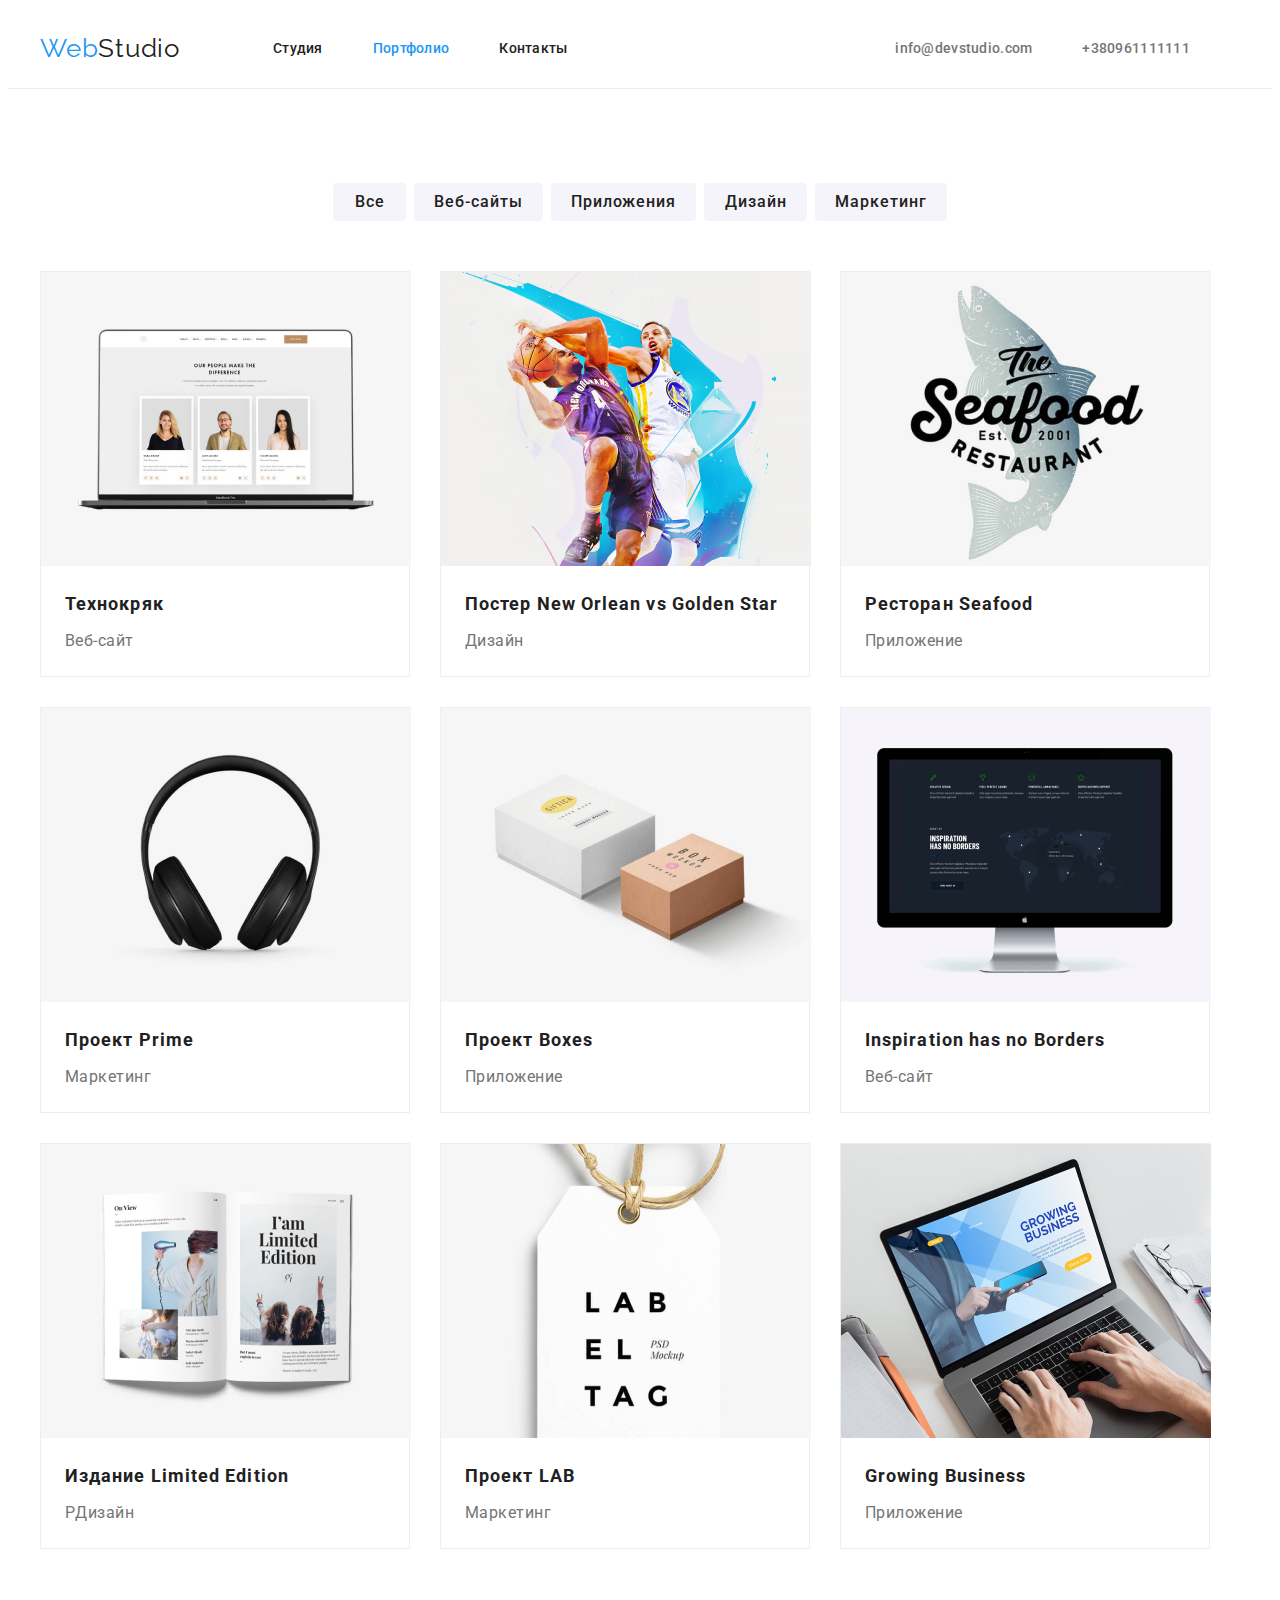
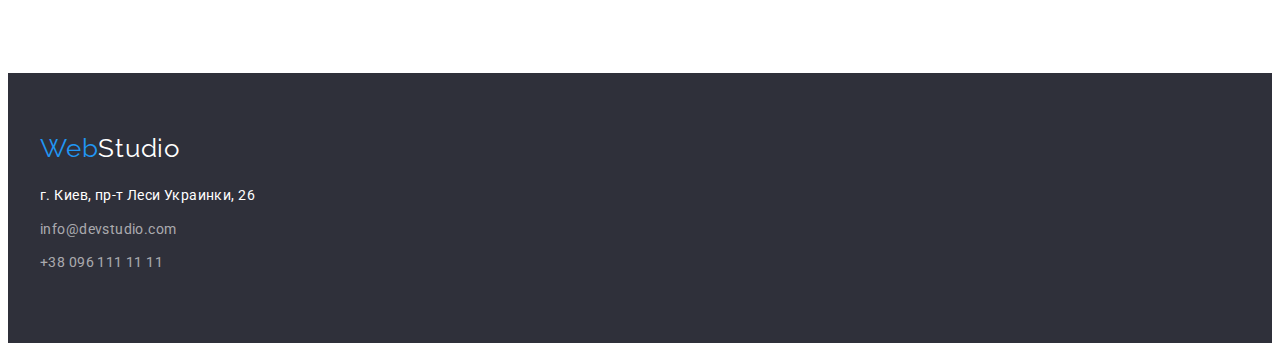
==== portfolio.html @ 18bef652 "исправлены ошибки по 3" ====
<!DOCTYPE html>
<html lang="ru">
<head>
    <meta charset="UTF-8">
    <meta name="viewport" content="width=device-width, initial-scale=1.0">
    <title lang="en">Web Studio</title>
    <link rel="preconnect" href="https://fonts.gstatic.com"> 
    <link 
          href="https://fonts.googleapis.com/css2?family=Raleway:wght@700&family=Roboto:wght@400;500;700;900&display=swap" 
          rel="stylesheet">
    <link rel="stylesheet" href="https://cdnjs.cloudflare.com/ajax/libs/modern-normalize/1.0.0/modern-normalize.min.css" integrity="sha512-ISS7cAi1PEhQ8jnbJpJZMd29NlhNj4AWYyLOSp2CE/CsHxTCu+r+t0D2yoJudVrd0/8fTVPUVDzY5Tvli75u/g==" crossorigin="anonymous" />
    <link rel="stylesheet" href="./css/styles.css">
</head>
<!--Header-->
<body>
    <header class="header">
        <div class="conteiner main-header">
            <nav class="navigation">
                <a class="logo-link  link" href="./index.html"><span class="logo">Web</span>Studio</a>
                <ul class="navigation-list list">
                    <li class="navigation-list-item">
                        <a class="navigation-list-link link" href="./index.html">Студия</a>
                    </li>
                    <li class="navigation-list-item">
                        <a class="navigation-list-link link current" href="./portfolio.html">Портфолио</a>
                    </li>
                    <li class="navigation-list-item">
                        <a class="navigation-list-link link" href="#">Контакты</a>
                    </li>
                </ul>
            </nav>
            <ul class="list contacts-list">
                <li><a class="contacts-link link" href="mailto:info@devstudio.com">info@devstudio.com</a></li>
                <li><a class="contacts-link link" href="tel:+380961111111">+380961111111</a></li>
            </ul>  
        </div> 
    </header>
    <main class="main">
            <section class="main-title">
                <div class="conteiner">
                    <ul class="navigation-portfolio-btn list">
                       <li class="btn-link">
                            <button type="submit" class="portfolio-button all"><span>Все</span></button></li>
                       <li class="btn-link">
                            <button type="submit" class="portfolio-button sites"><span>Веб-сайты</span></button></li>
                       <li class="btn-link">
                            <button type="submit" class="portfolio-button apps"><span>Приложения</span></button></li>
                       <li class="btn-link">
                            <button type="submit" class="portfolio-button design"><span>Дизайн</span></button></li>
                       <li class="btn-link">
                            <button type="submit" class="portfolio-button marketing"><span>Маркетинг</span></button></li>
                     </ul>
                </div>
                <div class="conteiner">
                    <ul class="link-title-img list">
                       <li class="navigation-link">
                            <a class="navigatin-link-img">
                            <img src="./icons/img.jpg" alt="открытый ноутбук"  width="370" height="294">
                            <div class="project-description">
                                <h3 class="our-works">Технокряк</h3>
                                <p class="our-works-text">Веб-сайт</p>
                            </div> 
                            </a>
                       </li>
                       <li class="navigation-link">
                            <a  class="navigatin-link-img">
                            <img src="./icons/img-1.jpg" alt="двое парней играют в баскетбол" width="370" height="294">
                             <div class="project-description">
                                <h3 class="our-works">Постер New Orlean vs Golden Star</h3>
                                <p class="our-works-text">Дизайн</p>
                             </div>
                            </a>
                       </li>
                       <li class="navigation-link">
                            <a class="navigatin-link-img">
                            <img src="./icons/img-2.jpg" alt="логотип ресторана" width="370" height="294">
                             <div class="project-description">
                                <h3 class="our-works">Ресторан Seafood</h3>
                                <p class="our-works-text">Приложение</p>
                             </div>
                            </a>
                       </li>
                       <li class="navigation-link">
                            <a class="navigatin-link-img">
                            <img src="./icons/img-3.jpg" alt="наушники" width="370" height="294">
                             <div class="project-description">
                                <h3 class="our-works">Проект Prime</h3>
                                <p class="our-works-text">Маркетинг</p>
                               </a>
                             </div>
                       </li>
                       <li class="navigation-link">
                            <a class="navigatin-link-img">
                            <img src="./icons/img-4.jpg" alt="коробки" width="370" height="294">
                             <div class="project-description">
                                <h3 class="our-works">Проект Boxes</h3>
                                <p class="our-works-text">Приложение</p>
                               </a>
                             </div>
                       </li>
                       <li class="navigation-link">
                            <a class="navigatin-link-img">
                            <img src="./icons/img-5.jpg" alt="монитор" width="370" height="294">
                             <div class="project-description">
                                <h3 class="our-works">Inspiration has no Borders</h3>
                                <p class="our-works-text">Веб-сайт</p>
                               </a>
                             </div>
                       </li>
                       <li class="navigation-link">
                            <a class="navigatin-link-img">
                            <img src="./icons/img-6.jpg" alt="книга" width="370" height="294">
                             <div class="project-description">
                                <h3 class="our-works">Издание Limited Edition</h3>
                                <p class="our-works-text">PДизайн</p>
                               </a>
                             </div>
                       </li>
                       <li class="navigation-link">
                            <a class="navigatin-link-img">
                            <img src="./icons/img-7.jpg" alt="бирка" width="370" height="294">
                             <div class="project-description">
                                <h3 class="our-works">Проект LAB</h3>
                                <p class="our-works-text">Маркетинг</p>
                               </a>
                             </div>
                       </li>
                       <li class="navigation-link">
                            <a class="navigatin-link-img">
                            <img src="./icons/img-8.jpg" alt="ноутбук" width="370" height="294">
                             <div class="project-description">
                                <h3 class="our-works">Growing Business</h3>
                                <p class="our-works-text">Приложение</p>
                               </a>
                             </div>
                       </li>
                    </ul> 
                </div>
            </section>
     </main>
     <footer id="footer" class="footer"> 
        <div class="conteiner">
            <a class="logo-link-2 link" href="./index.html"><span class="logo-2">Web</span>Studio</a>
            <address>
                        <a href="https://goo.gl/maps/Ce2jviXbWAB63QqT9" class="down-addres link">г. Киев, пр-т Леси Украинки, 26</a><br>
                
                        <a href="mailto:info@example.com" class="down-contacts link">info@devstudio.com</a><br>
                
                        <a href="tel:+380961111111" class="down-contacts link">+38 096 111 11 11</a>
                
            </address>
        </div>
        
</footer>
</body>
</html>
---- css/styles.css ----
body{
    font-family: "Roboto", sans-serif;
    color: #212121;
}

html {
    --hover-color: #2196f3;
    --p-color: #757575;
    --bg-color: #2f303a;
    --text-color: #212121;
}
h1,
h2,
h3,
h4,
h5,
h6,
p{
  margin: 0;
}
ul,
ol{
  margin: 0;
  padding: 0;
}
img{
  display: block;
}
.link{
  text-decoration: none;
  display: inline-block;
}
.list{
  list-style-type: none;
  padding: 0;
  margin: 0;
}
.conteiner{
  width: 1200px;
  margin: 0 auto;
  padding: 0 15px;
  }

/*========header===========*/
.header {
  border-bottom: 1px solid #ececec;


}

.main-header{
  display: flex;
  align-items: center;
}
.navigation{
  display: flex;
  align-items: center;
}
.navigation-list{
  display: flex;
  align-items: center;
}
.logo-link{
  margin-right: 93px;
}
.link.current{
  color: var(--hover-color);
}


.logo{
    font-family: "Raleway",sans-serif;
    font-style: normal;
    font-weight: 400;
    font-size: 26px;
    line-height: 1.192;
    letter-spacing: 0.03em;
    color: #2196F3;
}
.logo-link{
    font-family: "Raleway",sans-serif;
    font-style: normal;
    font-weight: 400;
    font-size: 26px;
    line-height: 1.192;
    letter-spacing: 0.03em;
    color: var(--text-color);
}

.navigation-list-link{
  font-weight: 500;
  font-size: 14px;
  line-height: 1.143;
  letter-spacing: 0.02em;
  color: var(--text-color);
}
.navigation-list-link,
.contacts-link {
padding: 32px 0;
}
.navigation-list-link:hover,
.navigation-list-link:focus{
   color: var(--hover-color);
}
.navigation-list-item:not(:last-child){
  margin-right: 50px;
}

.contacts-list{
  display: flex;
  align-items: center;
  margin-left: auto;
}

.contacts-link{
  font-weight: 500;
  font-size: 14px;
  line-height: 1.143;
  letter-spacing: 0.02em;
  margin-right: 50px;
   color: #757575;
}
.contacts-link:hover,
.contacts-link:focus{
    color: #2196F3;
}
.contact-icon{
  width: 20px;
  height: 20px;
  margin-right: 10px;
}


/*===============HERO=========*/
.hero {
max-width: 1600px;
height: 600px;
margin-left: auto;
margin-right: auto;
padding-bottom: 200px;
padding-top: 200px;
background: var(--bg-color);

text-align: center;
}


.hero-text{
    font-weight: 900;
    font-size: 44px;
    line-height: 1.36;
    letter-spacing: 0.06em;
    text-transform: uppercase;
    max-width: 700px;
    color: #FFFFFF;
    margin-left: auto;
    margin-right: auto;
    margin-bottom: 30px;

}
/*------------button---------*/

.button{
min-width: 200px;
border: none;
background: #2196F3;
border-radius: 4px;
font-weight: 700;
font-size: 16px;
line-height: 1.875;
text-align: center;
letter-spacing: 0.06em;
color: #FFFFFF;
padding: 8px 30px;
display: inline-block;
}

  .button:hover {
    background-color: #ffffff;
    color: var(--hover-color);
  }
  .overlay{
    height:  600px;
  }

   /*==========section-title===========*/
  
  .features{
    padding-top: 94px;
    padding-bottom: 94px;
  }
  .post-list{
  display: flex;
  }
  .post-title{
    width: 270px;
    }
    .post-title:not(:last-child){
      margin-right: 30px;
    }
  
   .post-title-text{
    font-weight: 700;
    font-size: 14px;
    line-height: 1.142;
    letter-spacing: 0.03em;
    text-transform: uppercase;
    color: var(--text-color);
    margin-bottom: 10px;
  }
  
.text{
  font-size: 14px;
  line-height: 1.714;
  letter-spacing: 0.03em;
  color: #757575;
}

.our-products{
  font-weight: 700;
  font-size: 36px;
  line-height: 1.667;
  text-align: center;
  letter-spacing: 0.03em;
  color: var(--text-color);
}


/*=======GALERY=========*/
.works{
  padding-bottom: 94px;
  text-align: center;
}
.our-products{
font-weight: 700;
font-size: 36px;
line-height: 1.166;
letter-spacing: 0.03em;
margin-bottom: 50px;
color:var(--text-color);
}
.our-products-list{
  display: flex;
  align-items: center;
}
.our-products-item:not(:last-child) {
margin-right: 30px;
}

/*===========TEAM==========*/

.team{
  padding-top: 94px;
  padding-bottom: 94px;
  text-align: center;
background: #F5F4FA;
}
.our-team-h{
font-weight: 700;
font-size: 36px;
line-height: 1.166;
letter-spacing: 0.03em;
margin-bottom: 50px;
color: var(--text-color);
}
.our-team{
font-weight: 700;
font-size: 36px;
line-height: 1.166;
letter-spacing: 0.03em;
display: flex;
align-items: center;

}

.team-description{
  padding: 30px 15px;
}

/*----------img--------------*/
.our-team-list:not(:last-child){
margin-right: 30px;

}
.our-team-list{
  background-color: #FFFFFF;
}
.our-names {
  font-weight: 600;
  font-size: 16px;
  line-height: 1.18;
  color: var(--text-color);
}

.our-names {
  text-decoration: none;
}

.our-profession {
  margin-top: 10px;
  font-weight: 400;
  font-size: 16px;
  line-height: 1.18;
  color: var(--p-color);
}

/*=======footer=========*/
.footer {
    padding: 60px 0;
    background: var(--bg-color);
  }

  .logo-2 {
    font-family: "Raleway",sans-serif;
    font-style: normal;
    font-weight: 400;
    font-size: 26px;
    line-height: 1.192;
    letter-spacing: 0.03em;
    
    color: #2196F3;}
  .logo-link-2{
    font-family: "Raleway",sans-serif;
    font-style: normal;
    font-weight: 400;
    font-size: 26px;
    line-height: 1.192;
    letter-spacing: 0.03em;
    color: #ffffff;}
    .logo-link-2{
      margin-bottom: 20px;
    }
     
  .down-addres {
    font-style: normal;
    font-size: 14px;
    line-height: 1.714;
    letter-spacing: 0.03em;
    color: #FFFFFF;
  }
  .down-addres:hover {
    color: var(--hover-color);
  }
  .down-addres{
    margin-bottom: 9px;
  }
  .down-contacts {
    font-style: normal;
    font-weight: normal;
    font-size: 14px;
    line-height: 24px;
    letter-spacing: 0.03em;
    color: rgba(255, 255, 255, 0.6);
  }
  .down-contacts:hover {
    color: var(--hover-color);
  }
  .down-contacts{
    margin-bottom: 9px;
  }

/*===========PORTFOLIO============*/
/*---buttons такаие же как и встудии--*/
.main-title{
  padding-top: 94px;
  padding-bottom: 94px;
}
.navigation-portfolio-btn{
  display: flex;
  justify-content: center;
  margin-bottom: 50px;
}
.portfolio-button{
  font-family: inherit;
  border: none;
  background: #F5F4FA;
  border-radius: 4px;
  font-weight: 500;
  font-size: 16px;
  line-height: 1.62;
  text-align: center;
  letter-spacing: 0.06em;
  color: var(--text-color);
  padding: 6px 20px;
  display: inline-block;
  }
  .all{
    min-width: 73px;
  }
  .sites{
    min-width: 128px;
  }
  .apps{
    min-width: 145px;
  }
  .design{
    min-width: 103px;
  }
  .marketing{
    min-width: 130px;
  }
  
    .portfolio-button:hover,
    .portfolio-button:focus
     {
       cursor: pointer;
      background-color: var(--hover-color);
      color: #FFFFFF;
    }
.btn-link:not(:last-child){
  margin-right: 8px;
}
.link-title-img{
  display: flex;
  flex-wrap: wrap;
  align-items: center;
}
.navigation-link{
  max-width: 370px;
  margin-right: 30px;
  background-color: #FFFFFF;
  border: 1px solid #EEEEEE;
  box-sizing: border-box;
  margin-bottom: 30px;
}
.navigation-link:nth-child(3n){
  margin-right: 0;
}
.our-works {
font-weight: 700;
font-size: 18px;
line-height: 200%;
letter-spacing: 0.06em;
color: var(--text-color);
margin-bottom: 4px;
}
.our-works-text{
font-weight: normal;
font-size: 16px;
line-height: 1.875;
letter-spacing: 0.03em;
color: var(--p-color)
}
.project-description{
  padding: 20px 24px;
}
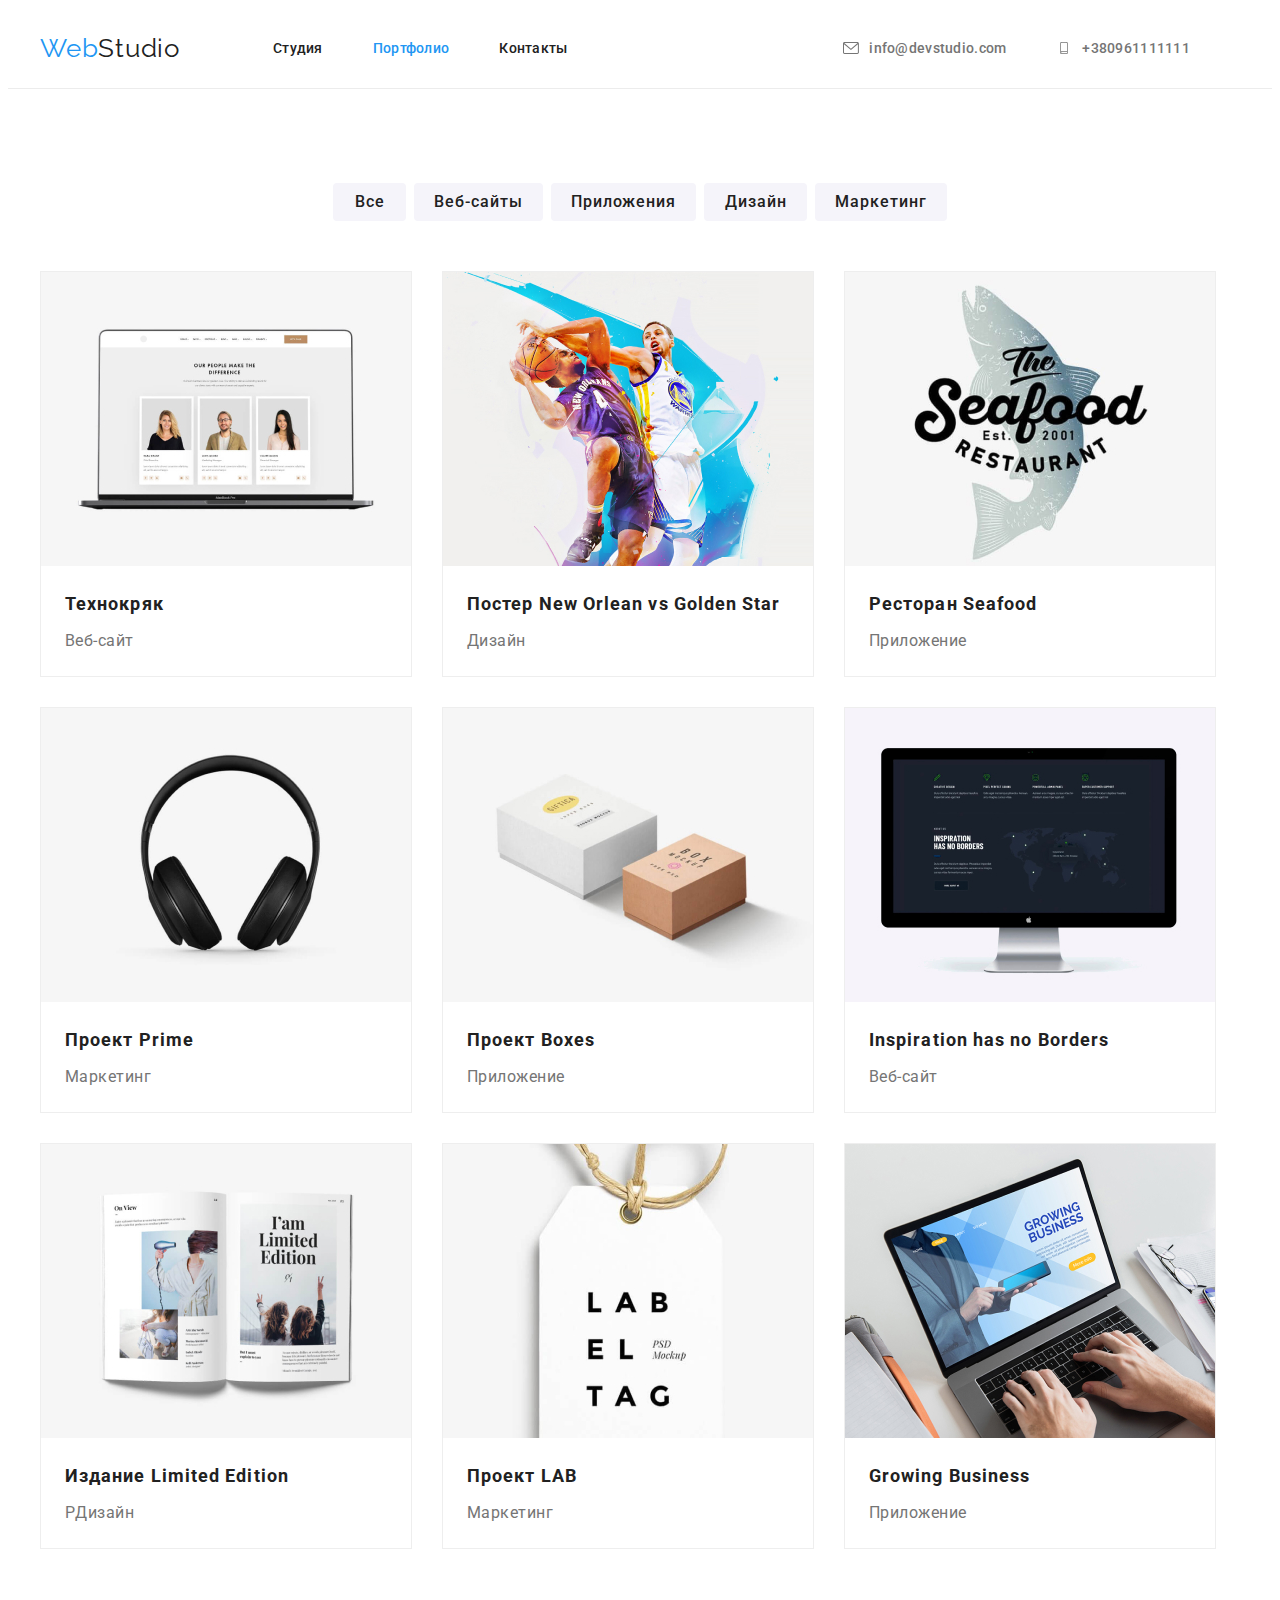
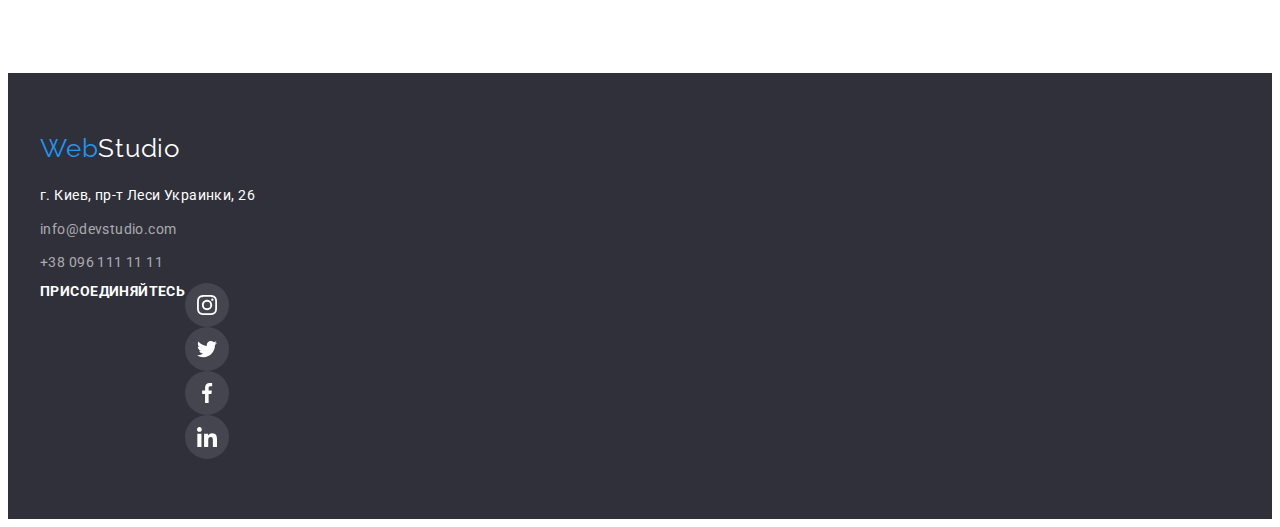
==== commit eda17545: "доделать ховер и футер" ====
--- a/portfolio.html
+++ b/portfolio.html
@@ -30,13 +30,22 @@
                 </ul>
             </nav>
             <ul class="list contacts-list">
-                <li><a class="contacts-link link" href="mailto:info@devstudio.com">info@devstudio.com</a></li>
-                <li><a class="contacts-link link" href="tel:+380961111111">+380961111111</a></li>
+                <li><a class="contacts-link link"  href="mailto:info@devstudio.com">
+                    <svg class="contact-icon">
+                       <use href="./images/sprite.svg#icon-mail"></use>
+                    </svg> info@devstudio.com</a>
+                </li>
+                <li><a class="contacts-link link" href="tel:+380961111111">
+                    <svg class="contact-icon">
+                        <use href="./images/sprite.svg#icon-smartphone"></use>
+                    </svg>+380961111111</a>
+                </li>
             </ul>  
         </div> 
     </header>
     <main class="main">
             <section class="main-title">
+     <!--main-title-->           
                 <div class="conteiner">
                     <ul class="navigation-portfolio-btn list">
                        <li class="btn-link">
@@ -54,7 +63,7 @@
                 <div class="conteiner">
                     <ul class="link-title-img list">
                        <li class="navigation-link">
-                            <a class="navigatin-link-img">
+                            <a class="navigation-link-img">
                             <img src="./icons/img.jpg" alt="открытый ноутбук"  width="370" height="294">
                             <div class="project-description">
                                 <h3 class="our-works">Технокряк</h3>
@@ -63,7 +72,7 @@
                             </a>
                        </li>
                        <li class="navigation-link">
-                            <a  class="navigatin-link-img">
+                            <a  class="navigation-link-img">
                             <img src="./icons/img-1.jpg" alt="двое парней играют в баскетбол" width="370" height="294">
                              <div class="project-description">
                                 <h3 class="our-works">Постер New Orlean vs Golden Star</h3>
@@ -72,7 +81,7 @@
                             </a>
                        </li>
                        <li class="navigation-link">
-                            <a class="navigatin-link-img">
+                            <a class="navigation-link-img">
                             <img src="./icons/img-2.jpg" alt="логотип ресторана" width="370" height="294">
                              <div class="project-description">
                                 <h3 class="our-works">Ресторан Seafood</h3>
@@ -81,7 +90,7 @@
                             </a>
                        </li>
                        <li class="navigation-link">
-                            <a class="navigatin-link-img">
+                            <a class="navigation-link-img">
                             <img src="./icons/img-3.jpg" alt="наушники" width="370" height="294">
                              <div class="project-description">
                                 <h3 class="our-works">Проект Prime</h3>
@@ -90,7 +99,7 @@
                              </div>
                        </li>
                        <li class="navigation-link">
-                            <a class="navigatin-link-img">
+                            <a class="navigation-link-img">
                             <img src="./icons/img-4.jpg" alt="коробки" width="370" height="294">
                              <div class="project-description">
                                 <h3 class="our-works">Проект Boxes</h3>
@@ -99,7 +108,7 @@
                              </div>
                        </li>
                        <li class="navigation-link">
-                            <a class="navigatin-link-img">
+                            <a class="navigation-link-img">
                             <img src="./icons/img-5.jpg" alt="монитор" width="370" height="294">
                              <div class="project-description">
                                 <h3 class="our-works">Inspiration has no Borders</h3>
@@ -108,7 +117,7 @@
                              </div>
                        </li>
                        <li class="navigation-link">
-                            <a class="navigatin-link-img">
+                            <a class="navigation-link-img">
                             <img src="./icons/img-6.jpg" alt="книга" width="370" height="294">
                              <div class="project-description">
                                 <h3 class="our-works">Издание Limited Edition</h3>
@@ -117,7 +126,7 @@
                              </div>
                        </li>
                        <li class="navigation-link">
-                            <a class="navigatin-link-img">
+                            <a class="navigation-link-img">
                             <img src="./icons/img-7.jpg" alt="бирка" width="370" height="294">
                              <div class="project-description">
                                 <h3 class="our-works">Проект LAB</h3>
@@ -126,7 +135,7 @@
                              </div>
                        </li>
                        <li class="navigation-link">
-                            <a class="navigatin-link-img">
+                            <a class="navigation-link-img">
                             <img src="./icons/img-8.jpg" alt="ноутбук" width="370" height="294">
                              <div class="project-description">
                                 <h3 class="our-works">Growing Business</h3>
@@ -140,15 +149,53 @@
      </main>
      <footer id="footer" class="footer"> 
         <div class="conteiner">
+            <div class="right">
             <a class="logo-link-2 link" href="./index.html"><span class="logo-2">Web</span>Studio</a>
-            <address>
-                        <a href="https://goo.gl/maps/Ce2jviXbWAB63QqT9" class="down-addres link">г. Киев, пр-т Леси Украинки, 26</a><br>
-                
-                        <a href="mailto:info@example.com" class="down-contacts link">info@devstudio.com</a><br>
-                
-                        <a href="tel:+380961111111" class="down-contacts link">+38 096 111 11 11</a>
-                
-            </address>
+                <address>
+                    <ul class="footer-addres link list">
+                        <li>
+                            <a href="https://goo.gl/maps/Ce2jviXbWAB63QqT9" class="down-addres link">г. Киев, пр-т Леси Украинки, 26</a><br></li>
+                        <li>
+                            <a href="mailto:info@example.com" class="down-contacts link">info@devstudio.com</a><br></li>
+                        <li>
+                            <a href="tel:+380961111111" class="down-contacts link">+38 096 111 11 11</a></li>
+                    </ul>
+                </address>
+            </div>
+            <div class="joing-us">
+                <p class="join">Присоединяйтесь</p>
+                <ul class="social-list-footer list">
+                <li class="social-list-item-footer">
+                    <a href="" class="social-list-link-footer link">
+                        <svg class="social-list-icon-footer">
+                            <use href="./images/sprite.svg#icon-instagram"></use>
+                        </svg>
+                    </a>
+                </li>
+                <li class="social-list-item-footer">
+                    <a href="" class="social-list-link-footer link">
+                        <svg class="social-list-icon-footer">
+                            <use href="./images/sprite.svg#icon-twitter"></use>
+                        </svg>
+                    </a>
+                </li>
+                <li class="social-list-item-footer">
+                    <a href="" class="social-list-link-footer link">
+                        <svg class="social-list-icon-footer">
+                            <use href="./images/sprite.svg#icon-facebook"></use>
+                        </svg>
+                    </a>
+                </li>
+                <li class="social-list-item-footer">
+                    <a href="" class="social-list-link-footer link">
+                        <svg class="social-list-icon-footer">
+                            <use href="./images/sprite.svg#icon-linkedin"></use>
+                        </svg>
+                    </a>
+                </li>
+            </ul>
+            </div>
+            
         </div>
         
 </footer>
--- a/css/styles.css
+++ b/css/styles.css
@@ -44,8 +44,6 @@
 /*========header===========*/
 .header {
   border-bottom: 1px solid #ececec;
-
-
 }
 
 .main-header{
@@ -113,6 +111,9 @@
 }
 
 .contacts-link{
+  display: inline-flex;
+  justify-content: center;
+  align-items: center;
   font-weight: 500;
   font-size: 14px;
   line-height: 1.143;
@@ -125,9 +126,14 @@
     color: #2196F3;
 }
 .contact-icon{
-  width: 20px;
-  height: 20px;
+  width: 16px;
+  height: 12px;
   margin-right: 10px;
+  fill: currentColor;
+}
+.contact-icon:focus
+.contact-icon:hover{
+  fill: var(--hover-color);
 }
 
 
@@ -140,9 +146,15 @@
 padding-bottom: 200px;
 padding-top: 200px;
 background: var(--bg-color);
-
+background-image: 
+linear-gradient(to right, 
+rgba(47, 48, 58, 0.4), 
+rgba(47, 48, 58, 0.4)
+),
+url("../hero/Img.jpg");
 text-align: center;
 }
+
 
 
 .hero-text{
@@ -183,17 +195,31 @@
     height:  600px;
   }
 
-   /*==========section-title===========*/
+   /*==========features===========*/
   
   .features{
     padding-top: 94px;
     padding-bottom: 94px;
   }
+  .benefits-div-icon{
+  width: 270px;
+  height: 120px;
+  box-sizing: border-box;
+  border-radius: 4px;
+  display: flex;
+  justify-content: center;
+  align-items: center;
+  background: #F5F4FA;
+  border-radius: 4px;
+  margin-bottom: 30px;
+}
+
   .post-list{
   display: flex;
   }
   .post-title{
     width: 270px;
+    
     }
     .post-title:not(:last-child){
       margin-right: 30px;
@@ -274,16 +300,19 @@
 }
 
 .team-description{
-  padding: 30px 15px;
+  padding: 30px 32px;
 }
 
 /*----------img--------------*/
 .our-team-list:not(:last-child){
 margin-right: 30px;
-
 }
 .our-team-list{
-  background-color: #FFFFFF;
+ background-color: #FFFFFF;
+ border: 1px solid #EEEEEE;
+ box-sizing: border-box;
+ box-shadow: 0px 1px 3px rgba(0, 0, 0, 0.12), 0px 1px 1px rgba(0, 0, 0, 0.14), 0px 2px 1px rgba(0, 0, 0, 0.2);
+ border-radius: 0px 0px 4px 4px;
 }
 .our-names {
   font-weight: 600;
@@ -302,12 +331,136 @@
   font-size: 16px;
   line-height: 1.18;
   color: var(--p-color);
-}
+  margin-bottom: 16px;
+}
+.social-list{
+  display: flex;
+  justify-content: space-between;
+}
+.social-list-icon{
+  width: 20px;
+  height: 20px;
+  fill: #AFB1B8; 
+}
+
+.social-list-link{
+  display: flex;
+  justify-content: center;
+  align-items: center;
+  width: 44px;
+  height: 44px;
+  background-color: #ffffff;
+  border-radius: 50%;
+}
+.social-list-link:hover,
+.social-list-link:focus{
+background-color: var(--hover-color);
+}
+.social-list-link:hover .social-list-icon,
+.social-list-link:focus .social-list-icon{
+  fill: #ffffff;
+}
+/*==========COSTUMORS==========*/
+.our-costumers{
+  padding-top: 94px;
+  padding-bottom: 94px;
+}
+.coustumer-list{
+  display: flex;
+  justify-content: space-between;
+}
+.our-costumers-h{
+font-weight: 700;
+font-size: 36px;
+line-height: 42px;
+text-align: center;
+letter-spacing: 0.03em;
+color:var(--text-color);
+margin-bottom: 50px;
+}
+.client-link{
+  display: flex;
+  justify-content: center;
+  align-items: center;
+  width: 170px;
+  height: 90px;
+}
+.client-list-link{
+  width: 100%;
+  height: 100%;
+  border: 1px solid;
+  border-color: #AFB1B8;
+  box-sizing: border-box;
+  border-radius: 4px;
+  display: flex;
+  justify-content: center;
+  align-items: center;
+  fill: #AFB1B8;
+  
+}
+/*.client-list-link:hover .client-icon
+.client-list-link:focus .client-icon{
+  border-color: var(--hover-color);
+}*/
+
+
+.client-list-link:focus 
+.client-list-link:hover {
+  color: var(--hover-color);
+}
+/*.client-icon{
+  fill: #AFB1B8;;
+}
+
 
 /*=======footer=========*/
 .footer {
     padding: 60px 0;
     background: var(--bg-color);
+  }
+  .joing-us{
+    display: flex;
+    justify-content: baseline;
+  }
+  .join{
+  font-weight: 700;
+  font-size: 14px;
+  line-height: 1.142;
+  letter-spacing: 0.03em;
+  text-transform: uppercase;
+  color: #FFFFFF;
+  margin-bottom: 20px;
+  }
+  .social-list-link-footer:not(:last-child){
+    margin-right: 10px;
+    
+  }
+  .social-list-icon-footer{
+    display: flex;
+    align-items: center;
+    width: 20px;
+    height: 20px;
+    fill: #ffffff; 
+  }
+  
+  
+  .social-list-link-footer{
+    display: flex;
+    justify-content: center;
+    align-items: center;
+    width: 44px;
+    height: 44px;
+    background-color: rgba(255, 255, 255, 0.1);;
+    border-radius: 50%;
+  }
+
+  .social-list-link-footer:hover,
+  .social-list-link-footer:focus{
+  background-color: var(--hover-color);
+  }
+  .social-list-link-footer:hover .social-list-icon-footer,
+  .social-list-link-footer:focus .social-list-icon-footer{
+    fill: #ffffff;
   }
 
   .logo-2 {
@@ -360,7 +513,7 @@
   }
 
 /*===========PORTFOLIO============*/
-/*---buttons такаие же как и встудии--*/
+
 .main-title{
   padding-top: 94px;
   padding-bottom: 94px;
@@ -403,13 +556,14 @@
     .portfolio-button:hover,
     .portfolio-button:focus
      {
-       cursor: pointer;
+      cursor: pointer;
       background-color: var(--hover-color);
       color: #FFFFFF;
     }
 .btn-link:not(:last-child){
   margin-right: 8px;
 }
+/*===========main-title=======*/
 .link-title-img{
   display: flex;
   flex-wrap: wrap;
@@ -418,13 +572,23 @@
 .navigation-link{
   max-width: 370px;
   margin-right: 30px;
+  margin-bottom: 30px;
   background-color: #FFFFFF;
   border: 1px solid #EEEEEE;
-  box-sizing: border-box;
-  margin-bottom: 30px;
+ 
 }
 .navigation-link:nth-child(3n){
   margin-right: 0;
+}
+.navigation-link-img{
+  display: block;
+}
+.navigation-link-img:focus
+.navigation-link-img:hover{
+  box-shadow: 0px 1px 1px rgba(0, 0, 0, 0.12), 
+  0px 4px 4px rgba(0, 0, 0, 0.06),
+   1px 4px 6px rgba(0, 0, 0, 0.16);
+
 }
 .our-works {
 font-weight: 700;
@@ -442,6 +606,7 @@
 color: var(--p-color)
 }
 .project-description{
+  width: 370px;
   padding: 20px 24px;
 }
 
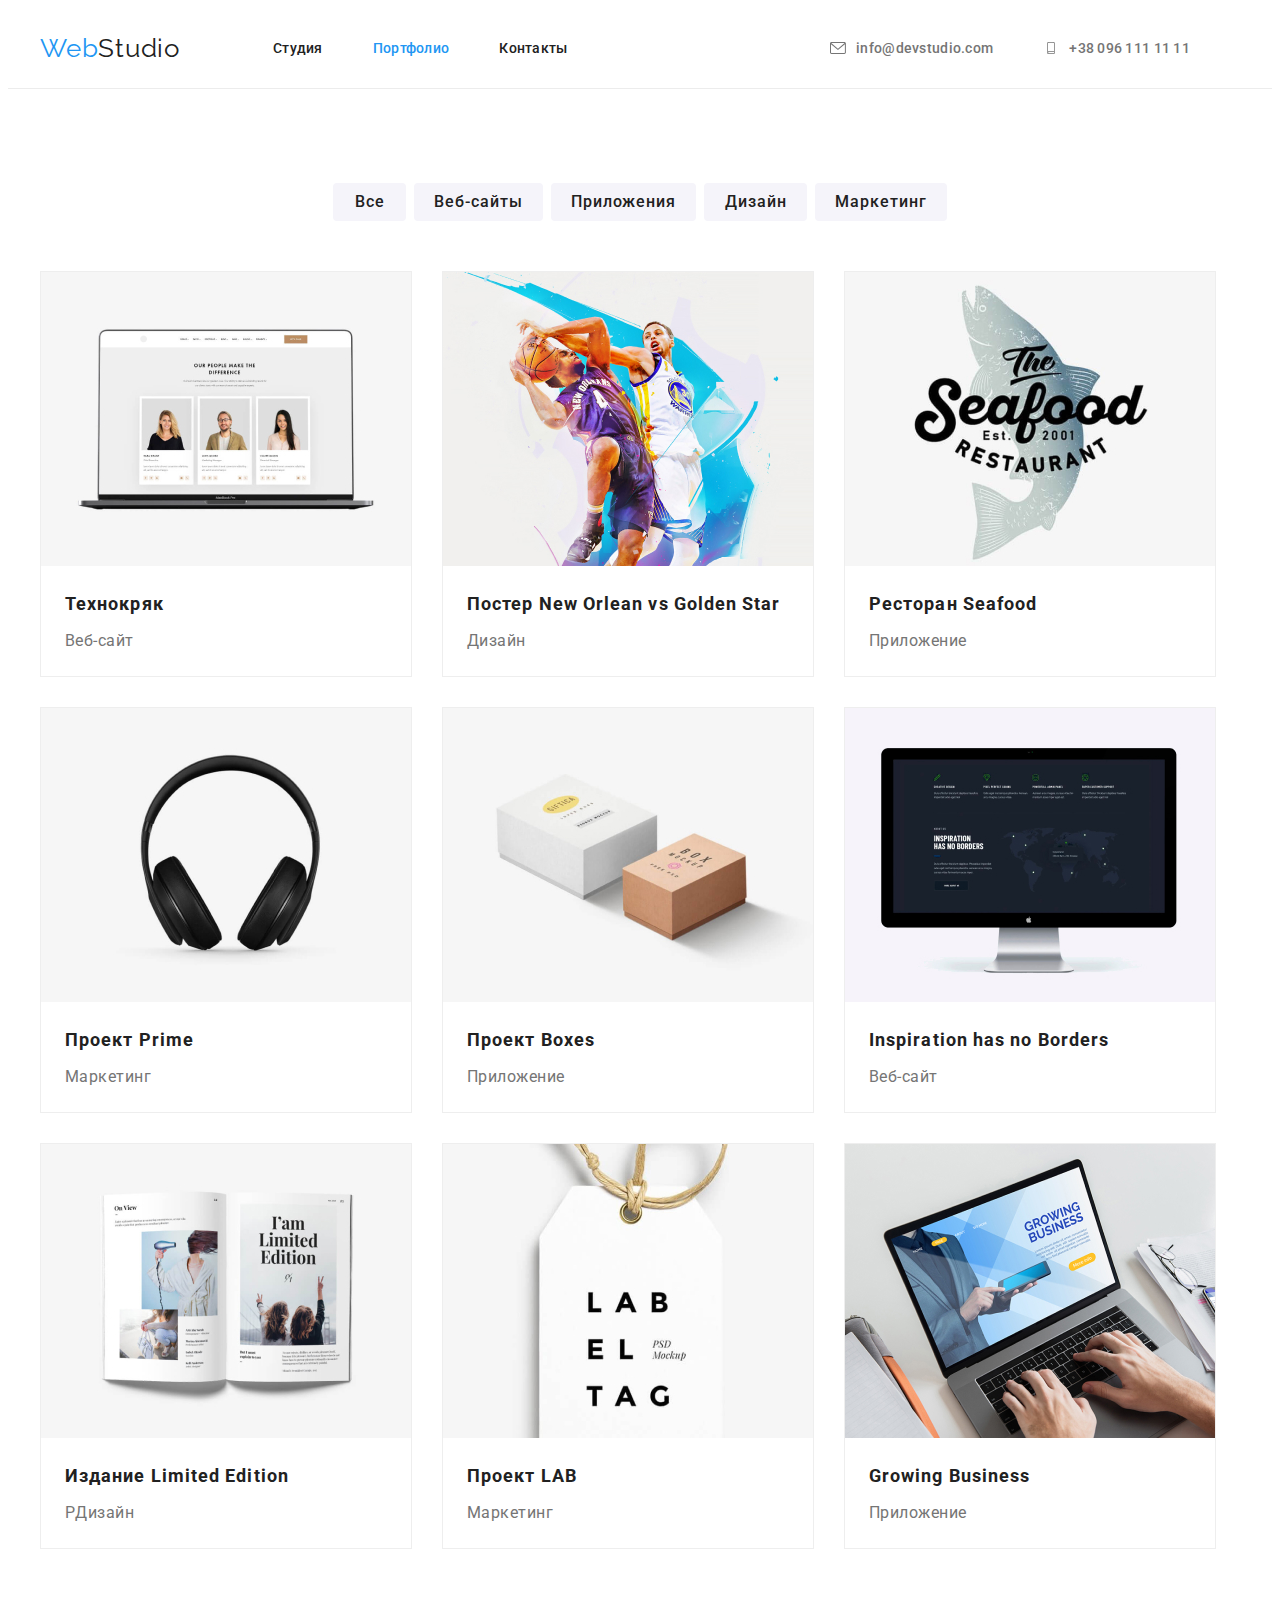
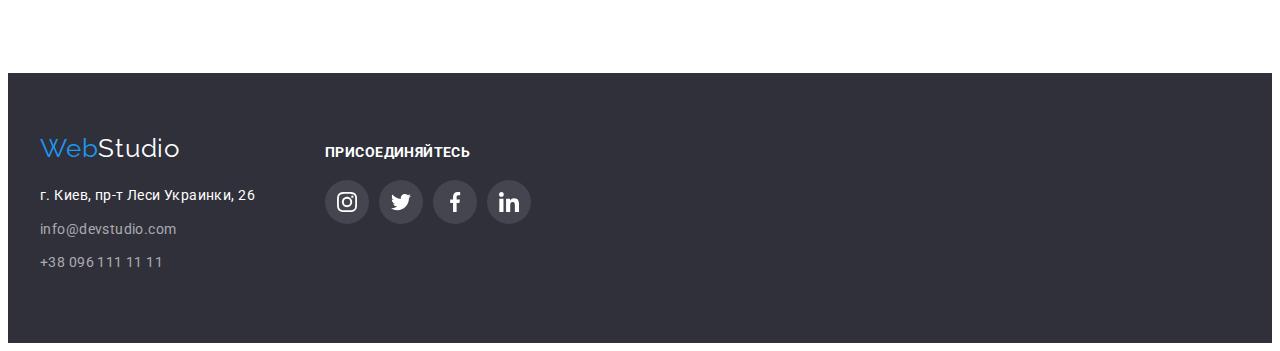
==== commit 39f57fa1: "готовая работа" ====
--- a/portfolio.html
+++ b/portfolio.html
@@ -38,7 +38,7 @@
                 <li><a class="contacts-link link" href="tel:+380961111111">
                     <svg class="contact-icon">
                         <use href="./images/sprite.svg#icon-smartphone"></use>
-                    </svg>+380961111111</a>
+                    </svg>+38 096 111 11 11</a>
                 </li>
             </ul>  
         </div> 
@@ -95,8 +95,9 @@
                              <div class="project-description">
                                 <h3 class="our-works">Проект Prime</h3>
                                 <p class="our-works-text">Маркетинг</p>
-                               </a>
-                             </div>
+                             </div>
+                              </a>
+                             
                        </li>
                        <li class="navigation-link">
                             <a class="navigation-link-img">
@@ -104,8 +105,9 @@
                              <div class="project-description">
                                 <h3 class="our-works">Проект Boxes</h3>
                                 <p class="our-works-text">Приложение</p>
-                               </a>
-                             </div>
+                             </div>
+                              </a>
+                             
                        </li>
                        <li class="navigation-link">
                             <a class="navigation-link-img">
@@ -113,8 +115,9 @@
                              <div class="project-description">
                                 <h3 class="our-works">Inspiration has no Borders</h3>
                                 <p class="our-works-text">Веб-сайт</p>
-                               </a>
-                             </div>
+                             </div>
+                              </a>
+                             
                        </li>
                        <li class="navigation-link">
                             <a class="navigation-link-img">
@@ -122,8 +125,9 @@
                              <div class="project-description">
                                 <h3 class="our-works">Издание Limited Edition</h3>
                                 <p class="our-works-text">PДизайн</p>
-                               </a>
-                             </div>
+                             </div>
+                              </a>
+                             
                        </li>
                        <li class="navigation-link">
                             <a class="navigation-link-img">
@@ -131,8 +135,9 @@
                              <div class="project-description">
                                 <h3 class="our-works">Проект LAB</h3>
                                 <p class="our-works-text">Маркетинг</p>
-                               </a>
-                             </div>
+                             </div>
+                              </a>
+                             
                        </li>
                        <li class="navigation-link">
                             <a class="navigation-link-img">
@@ -140,15 +145,16 @@
                              <div class="project-description">
                                 <h3 class="our-works">Growing Business</h3>
                                 <p class="our-works-text">Приложение</p>
-                               </a>
-                             </div>
+                             </div>
+                              </a>
+                             
                        </li>
                     </ul> 
                 </div>
             </section>
      </main>
      <footer id="footer" class="footer"> 
-        <div class="conteiner">
+        <div class="conteiner footer-elements">
             <div class="right">
             <a class="logo-link-2 link" href="./index.html"><span class="logo-2">Web</span>Studio</a>
                 <address>
@@ -195,9 +201,7 @@
                 </li>
             </ul>
             </div>
-            
-        </div>
-        
+        </div>   
 </footer>
 </body>
 </html>--- a/css/styles.css
+++ b/css/styles.css
@@ -385,6 +385,9 @@
   width: 170px;
   height: 90px;
 }
+.client-icon{
+  fill: #AFB1B8;
+}
 .client-list-link{
   width: 100%;
   height: 100%;
@@ -395,21 +398,16 @@
   display: flex;
   justify-content: center;
   align-items: center;
-  fill: #AFB1B8;
-  
-}
-/*.client-list-link:hover .client-icon
+  color: #AFB1B8;
+  fill: currentColor;
+}
+.client-list-link:focus,
+.client-list-link:hover{
+  border-color: var(--hover-color);
+}
+.client-list-link:hover .client-icon,
 .client-list-link:focus .client-icon{
-  border-color: var(--hover-color);
-}*/
-
-
-.client-list-link:focus 
-.client-list-link:hover {
-  color: var(--hover-color);
-}
-/*.client-icon{
-  fill: #AFB1B8;;
+  fill: var(--hover-color);
 }
 
 
@@ -418,9 +416,14 @@
     padding: 60px 0;
     background: var(--bg-color);
   }
+
+.footer-elements{
+  display: flex;
+  align-items: baseline;
+  }
+
   .joing-us{
-    display: flex;
-    justify-content: baseline;
+    margin-left: 70px;
   }
   .join{
   font-weight: 700;
@@ -431,12 +434,14 @@
   color: #FFFFFF;
   margin-bottom: 20px;
   }
-  .social-list-link-footer:not(:last-child){
+  .social-list-footer{
+    display: flex;
+  }
+  .social-list-item-footer:not(:last-child){
     margin-right: 10px;
     
   }
   .social-list-icon-footer{
-    display: flex;
     align-items: center;
     width: 20px;
     height: 20px;
@@ -554,8 +559,7 @@
   }
   
     .portfolio-button:hover,
-    .portfolio-button:focus
-     {
+    .portfolio-button:focus{
       cursor: pointer;
       background-color: var(--hover-color);
       color: #FFFFFF;
@@ -583,7 +587,7 @@
 .navigation-link-img{
   display: block;
 }
-.navigation-link-img:focus
+.navigation-link-img:focus,
 .navigation-link-img:hover{
   box-shadow: 0px 1px 1px rgba(0, 0, 0, 0.12), 
   0px 4px 4px rgba(0, 0, 0, 0.06),
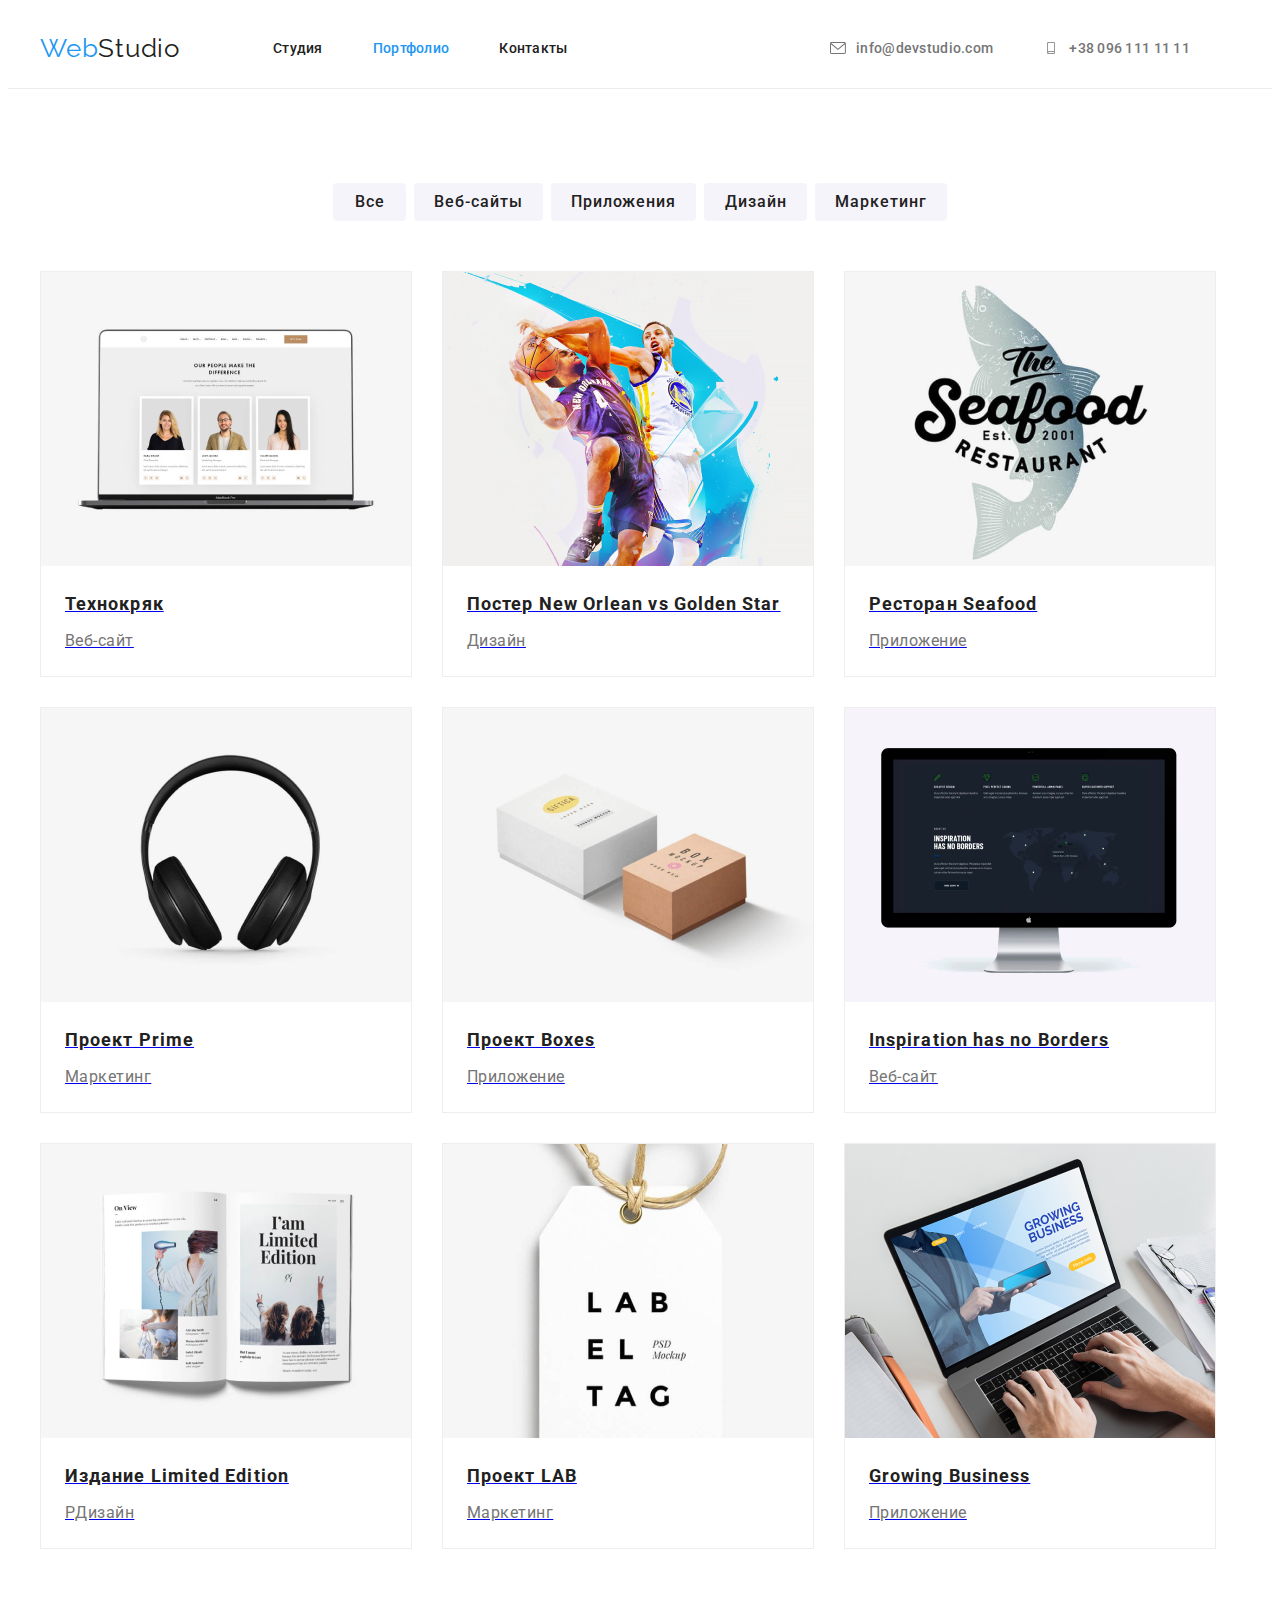
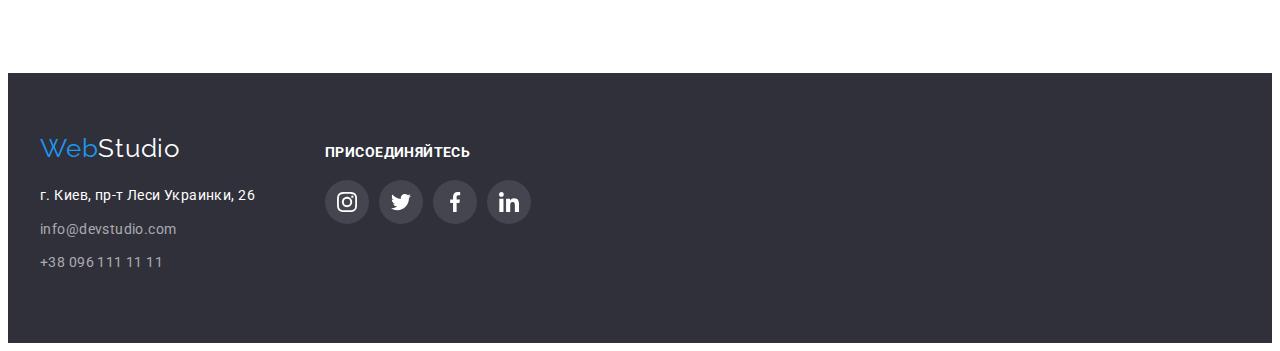
==== commit 56e20e29: "фокус для портфолио" ====
--- a/portfolio.html
+++ b/portfolio.html
@@ -63,7 +63,7 @@
                 <div class="conteiner">
                     <ul class="link-title-img list">
                        <li class="navigation-link">
-                            <a class="navigation-link-img">
+                            <a href="#" class="navigation-link-img">
                             <img src="./icons/img.jpg" alt="открытый ноутбук"  width="370" height="294">
                             <div class="project-description">
                                 <h3 class="our-works">Технокряк</h3>
@@ -72,7 +72,7 @@
                             </a>
                        </li>
                        <li class="navigation-link">
-                            <a  class="navigation-link-img">
+                            <a  href="#" class="navigation-link-img">
                             <img src="./icons/img-1.jpg" alt="двое парней играют в баскетбол" width="370" height="294">
                              <div class="project-description">
                                 <h3 class="our-works">Постер New Orlean vs Golden Star</h3>
@@ -81,7 +81,7 @@
                             </a>
                        </li>
                        <li class="navigation-link">
-                            <a class="navigation-link-img">
+                            <a href="#" class="navigation-link-img">
                             <img src="./icons/img-2.jpg" alt="логотип ресторана" width="370" height="294">
                              <div class="project-description">
                                 <h3 class="our-works">Ресторан Seafood</h3>
@@ -90,7 +90,7 @@
                             </a>
                        </li>
                        <li class="navigation-link">
-                            <a class="navigation-link-img">
+                            <a href="#" class="navigation-link-img">
                             <img src="./icons/img-3.jpg" alt="наушники" width="370" height="294">
                              <div class="project-description">
                                 <h3 class="our-works">Проект Prime</h3>
@@ -100,7 +100,7 @@
                              
                        </li>
                        <li class="navigation-link">
-                            <a class="navigation-link-img">
+                            <a href="#" class="navigation-link-img">
                             <img src="./icons/img-4.jpg" alt="коробки" width="370" height="294">
                              <div class="project-description">
                                 <h3 class="our-works">Проект Boxes</h3>
@@ -110,7 +110,7 @@
                              
                        </li>
                        <li class="navigation-link">
-                            <a class="navigation-link-img">
+                            <a href="#" class="navigation-link-img">
                             <img src="./icons/img-5.jpg" alt="монитор" width="370" height="294">
                              <div class="project-description">
                                 <h3 class="our-works">Inspiration has no Borders</h3>
@@ -120,7 +120,7 @@
                              
                        </li>
                        <li class="navigation-link">
-                            <a class="navigation-link-img">
+                            <a href="#" class="navigation-link-img">
                             <img src="./icons/img-6.jpg" alt="книга" width="370" height="294">
                              <div class="project-description">
                                 <h3 class="our-works">Издание Limited Edition</h3>
@@ -130,7 +130,7 @@
                              
                        </li>
                        <li class="navigation-link">
-                            <a class="navigation-link-img">
+                            <a href="#" class="navigation-link-img">
                             <img src="./icons/img-7.jpg" alt="бирка" width="370" height="294">
                              <div class="project-description">
                                 <h3 class="our-works">Проект LAB</h3>
@@ -140,7 +140,7 @@
                              
                        </li>
                        <li class="navigation-link">
-                            <a class="navigation-link-img">
+                            <a href="#" class="navigation-link-img">
                             <img src="./icons/img-8.jpg" alt="ноутбук" width="370" height="294">
                              <div class="project-description">
                                 <h3 class="our-works">Growing Business</h3>
--- a/css/styles.css
+++ b/css/styles.css
@@ -308,6 +308,7 @@
 margin-right: 30px;
 }
 .our-team-list{
+ width: calc((100% 3*30px) /4);
  background-color: #FFFFFF;
  border: 1px solid #EEEEEE;
  box-sizing: border-box;
@@ -319,6 +320,7 @@
   font-size: 16px;
   line-height: 1.18;
   color: var(--text-color);
+  margin-bottom: 10px;
 }
 
 .our-names {
@@ -326,7 +328,6 @@
 }
 
 .our-profession {
-  margin-top: 10px;
   font-weight: 400;
   font-size: 16px;
   line-height: 1.18;
@@ -587,11 +588,11 @@
 .navigation-link-img{
   display: block;
 }
-.navigation-link-img:focus,
-.navigation-link-img:hover{
+.navigation-link-img:hover,
+.navigation-link-img:focus{
   box-shadow: 0px 1px 1px rgba(0, 0, 0, 0.12), 
   0px 4px 4px rgba(0, 0, 0, 0.06),
-   1px 4px 6px rgba(0, 0, 0, 0.16);
+  1px 4px 6px rgba(0, 0, 0, 0.16);
 
 }
 .our-works {
